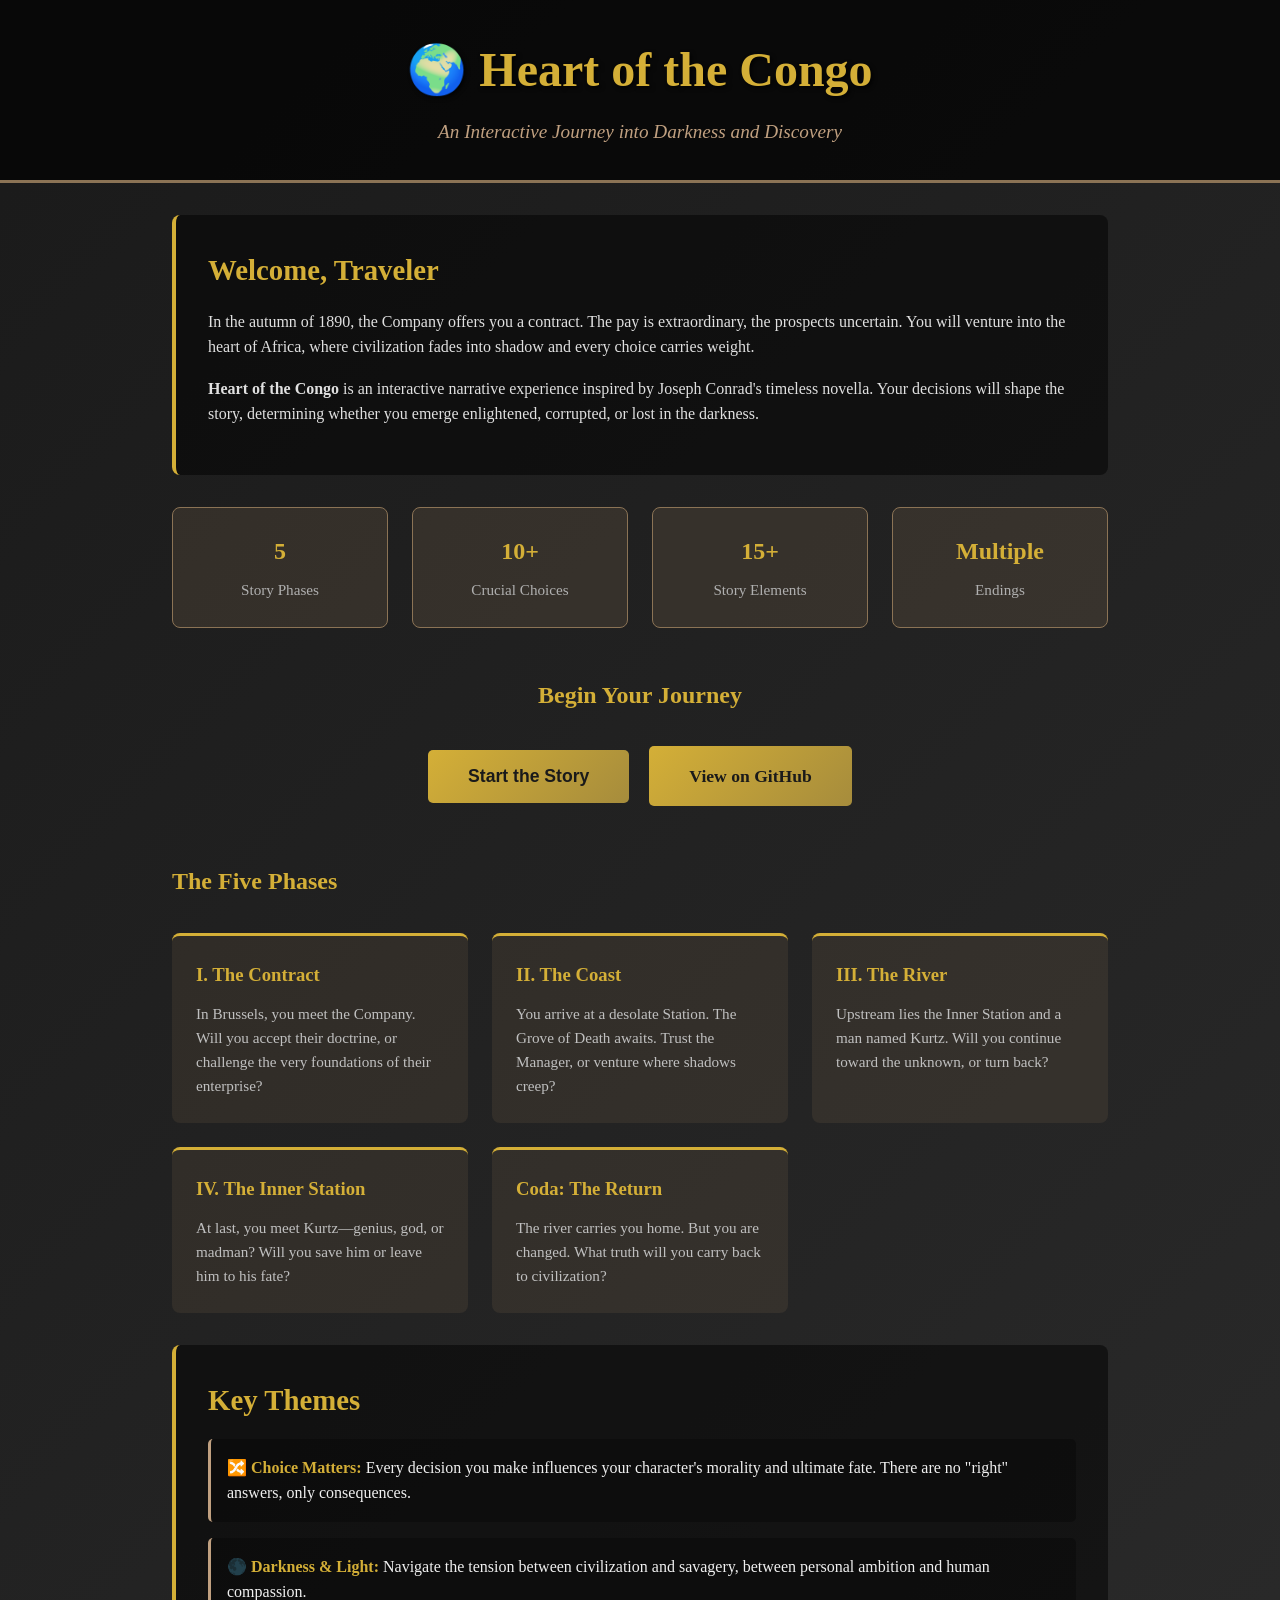
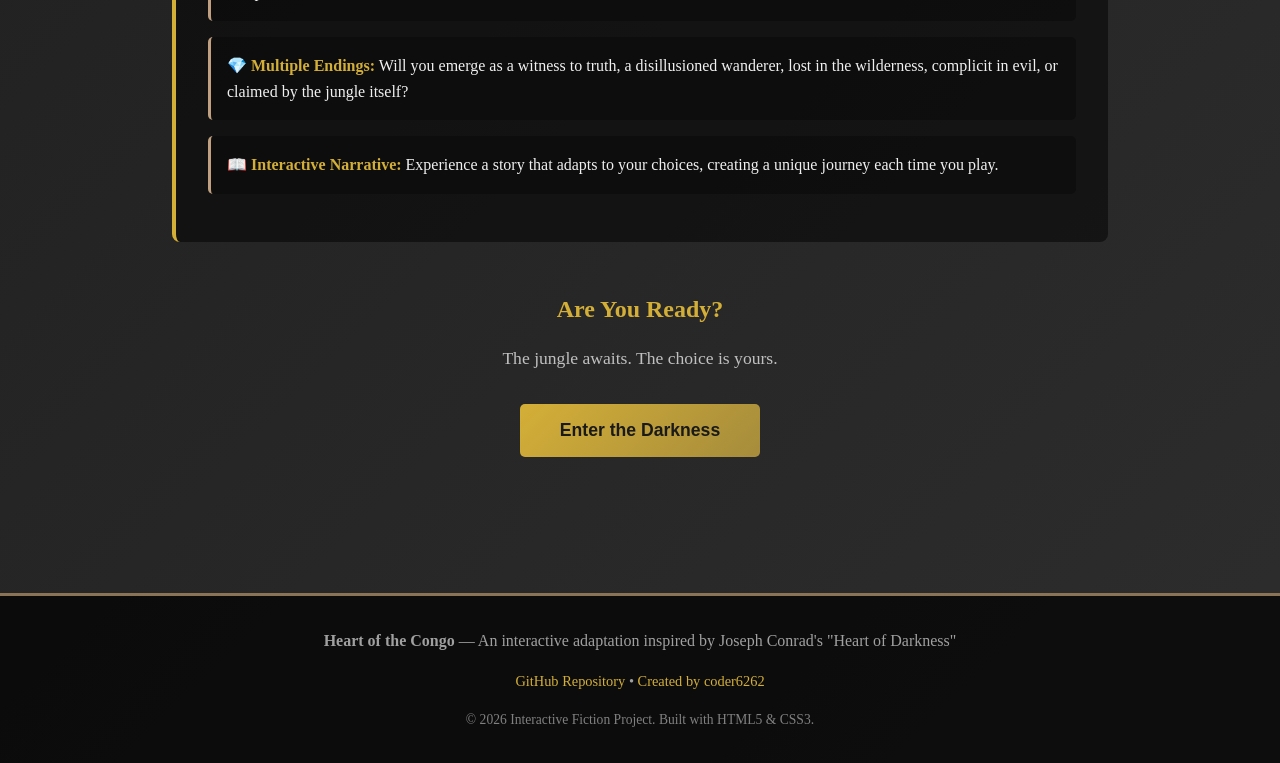
==== index.html @ d016f4c5 "Create index.html for GitHub Pages landing page" ====
<!DOCTYPE html>
<html lang="en">
<head>
    <meta charset="UTF-8">
    <meta name="viewport" content="width=device-width, initial-scale=1.0">
    <title>Heart of the Congo - Interactive Story</title>
    <style>
        * {
            margin: 0;
            padding: 0;
            box-sizing: border-box;
        }

        body {
            font-family: 'Georgia', serif;
            background: linear-gradient(135deg, #1a1a1a 0%, #2d2d2d 100%);
            color: #f0f0f0;
            line-height: 1.6;
            min-height: 100vh;
        }

        header {
            background: rgba(0, 0, 0, 0.7);
            padding: 2rem 0;
            border-bottom: 3px solid #8b7355;
            text-align: center;
        }

        header h1 {
            font-size: 3rem;
            color: #d4af37;
            margin-bottom: 0.5rem;
            text-shadow: 2px 2px 4px rgba(0, 0, 0, 0.8);
        }

        header p {
            font-size: 1.2rem;
            color: #c0a080;
            font-style: italic;
        }

        .container {
            max-width: 1000px;
            margin: 0 auto;
            padding: 2rem;
        }

        .intro-section {
            background: rgba(0, 0, 0, 0.5);
            padding: 2rem;
            border-radius: 8px;
            border-left: 4px solid #d4af37;
            margin-bottom: 2rem;
        }

        .intro-section h2 {
            color: #d4af37;
            margin-bottom: 1rem;
            font-size: 1.8rem;
        }

        .intro-section p {
            margin-bottom: 1rem;
            color: #e0e0e0;
        }

        .story-stats {
            display: grid;
            grid-template-columns: repeat(auto-fit, minmax(200px, 1fr));
            gap: 1.5rem;
            margin: 2rem 0;
        }

        .stat-card {
            background: rgba(139, 115, 85, 0.2);
            padding: 1.5rem;
            border-radius: 8px;
            border: 1px solid #8b7355;
            text-align: center;
        }

        .stat-card h3 {
            color: #d4af37;
            font-size: 1.5rem;
            margin-bottom: 0.5rem;
        }

        .stat-card p {
            color: #b0b0b0;
            font-size: 0.95rem;
        }

        .cta-section {
            text-align: center;
            margin: 3rem 0;
        }

        .btn {
            display: inline-block;
            padding: 1rem 2.5rem;
            background: linear-gradient(135deg, #d4af37 0%, #a68c3c 100%);
            color: #1a1a1a;
            text-decoration: none;
            border-radius: 5px;
            font-size: 1.1rem;
            font-weight: bold;
            transition: all 0.3s ease;
            border: none;
            cursor: pointer;
            margin: 0.5rem;
        }

        .btn:hover {
            transform: translateY(-2px);
            box-shadow: 0 8px 16px rgba(212, 175, 55, 0.3);
        }

        .phases {
            display: grid;
            grid-template-columns: repeat(auto-fit, minmax(220px, 1fr));
            gap: 1.5rem;
            margin: 2rem 0;
        }

        .phase-card {
            background: rgba(139, 115, 85, 0.15);
            padding: 1.5rem;
            border-radius: 8px;
            border-top: 3px solid #d4af37;
            transition: all 0.3s ease;
        }

        .phase-card:hover {
            background: rgba(139, 115, 85, 0.3);
            transform: translateY(-4px);
        }

        .phase-card h3 {
            color: #d4af37;
            margin-bottom: 0.75rem;
        }

        .phase-card p {
            color: #c0c0c0;
            font-size: 0.95rem;
        }

        footer {
            background: rgba(0, 0, 0, 0.7);
            padding: 2rem;
            text-align: center;
            border-top: 3px solid #8b7355;
            margin-top: 3rem;
            color: #a0a0a0;
        }

        footer a {
            color: #d4af37;
            text-decoration: none;
        }

        footer a:hover {
            text-decoration: underline;
        }

        .choice-preview {
            background: rgba(0, 0, 0, 0.3);
            padding: 1rem;
            border-radius: 5px;
            margin: 1rem 0;
            border-left: 3px solid #c0a080;
        }

        .choice-preview strong {
            color: #d4af37;
        }

        @media (max-width: 768px) {
            header h1 {
                font-size: 2rem;
            }

            .container {
                padding: 1rem;
            }

            .story-stats, .phases {
                grid-template-columns: 1fr;
            }
        }
    </style>
</head>
<body>
    <header>
        <h1>🌍 Heart of the Congo</h1>
        <p>An Interactive Journey into Darkness and Discovery</p>
    </header>

    <div class="container">
        <section class="intro-section">
            <h2>Welcome, Traveler</h2>
            <p>
                In the autumn of 1890, the Company offers you a contract. The pay is extraordinary, 
                the prospects uncertain. You will venture into the heart of Africa, where civilization 
                fades into shadow and every choice carries weight.
            </p>
            <p>
                <strong>Heart of the Congo</strong> is an interactive narrative experience inspired by 
                Joseph Conrad's timeless novella. Your decisions will shape the story, determining whether 
                you emerge enlightened, corrupted, or lost in the darkness.
            </p>
        </section>

        <section class="story-stats">
            <div class="stat-card">
                <h3>5</h3>
                <p>Story Phases</p>
            </div>
            <div class="stat-card">
                <h3>10+</h3>
                <p>Crucial Choices</p>
            </div>
            <div class="stat-card">
                <h3>15+</h3>
                <p>Story Elements</p>
            </div>
            <div class="stat-card">
                <h3>Multiple</h3>
                <p>Endings</p>
            </div>
        </section>

        <section class="cta-section">
            <h2 style="color: #d4af37; margin-bottom: 1.5rem;">Begin Your Journey</h2>
            <button class="btn" onclick="alert('Story experience coming soon. Check back for the interactive narrative.')">
                Start the Story
            </button>
            <a href="https://github.com/coder6262/heart-of-the-congo" class="btn">
                View on GitHub
            </a>
        </section>

        <section>
            <h2 style="color: #d4af37; margin: 2rem 0 1rem 0;">The Five Phases</h2>
            <div class="phases">
                <div class="phase-card">
                    <h3>I. The Contract</h3>
                    <p>
                        In Brussels, you meet the Company. Will you accept their doctrine, 
                        or challenge the very foundations of their enterprise?
                    </p>
                </div>
                <div class="phase-card">
                    <h3>II. The Coast</h3>
                    <p>
                        You arrive at a desolate Station. The Grove of Death awaits. 
                        Trust the Manager, or venture where shadows creep?
                    </p>
                </div>
                <div class="phase-card">
                    <h3>III. The River</h3>
                    <p>
                        Upstream lies the Inner Station and a man named Kurtz. 
                        Will you continue toward the unknown, or turn back?
                    </p>
                </div>
                <div class="phase-card">
                    <h3>IV. The Inner Station</h3>
                    <p>
                        At last, you meet Kurtz—genius, god, or madman? 
                        Will you save him or leave him to his fate?
                    </p>
                </div>
                <div class="phase-card">
                    <h3>Coda: The Return</h3>
                    <p>
                        The river carries you home. But you are changed. 
                        What truth will you carry back to civilization?
                    </p>
                </div>
            </div>
        </section>

        <section class="intro-section">
            <h2>Key Themes</h2>
            <div class="choice-preview">
                <strong>🔀 Choice Matters:</strong> Every decision you make influences your character's morality and ultimate fate. 
                There are no "right" answers, only consequences.
            </div>
            <div class="choice-preview">
                <strong>🌑 Darkness & Light:</strong> Navigate the tension between civilization and savagery, 
                between personal ambition and human compassion.
            </div>
            <div class="choice-preview">
                <strong>💎 Multiple Endings:</strong> Will you emerge as a witness to truth, a disillusioned wanderer, 
                lost in the wilderness, complicit in evil, or claimed by the jungle itself?
            </div>
            <div class="choice-preview">
                <strong>📖 Interactive Narrative:</strong> Experience a story that adapts to your choices, 
                creating a unique journey each time you play.
            </div>
        </section>

        <section style="margin: 3rem 0; text-align: center;">
            <h2 style="color: #d4af37; margin-bottom: 1rem;">Are You Ready?</h2>
            <p style="color: #c0c0c0; margin-bottom: 1.5rem; font-size: 1.1rem;">
                The jungle awaits. The choice is yours.
            </p>
            <button class="btn" onclick="alert('Story experience coming soon. Check back for the interactive narrative.')">
                Enter the Darkness
            </button>
        </section>
    </div>

    <footer>
        <p>
            <strong>Heart of the Congo</strong> — An interactive adaptation inspired by Joseph Conrad's "Heart of Darkness"
        </p>
        <p style="margin-top: 1rem; font-size: 0.9rem;">
            <a href="https://github.com/coder6262/heart-of-the-congo">GitHub Repository</a> • 
            <a href="https://github.com/coder6262">Created by coder6262</a>
        </p>
        <p style="margin-top: 1rem; font-size: 0.85rem; color: #808080;">
            © 2026 Interactive Fiction Project. Built with HTML5 & CSS3.
        </p>
    </footer>
</body>
</html>
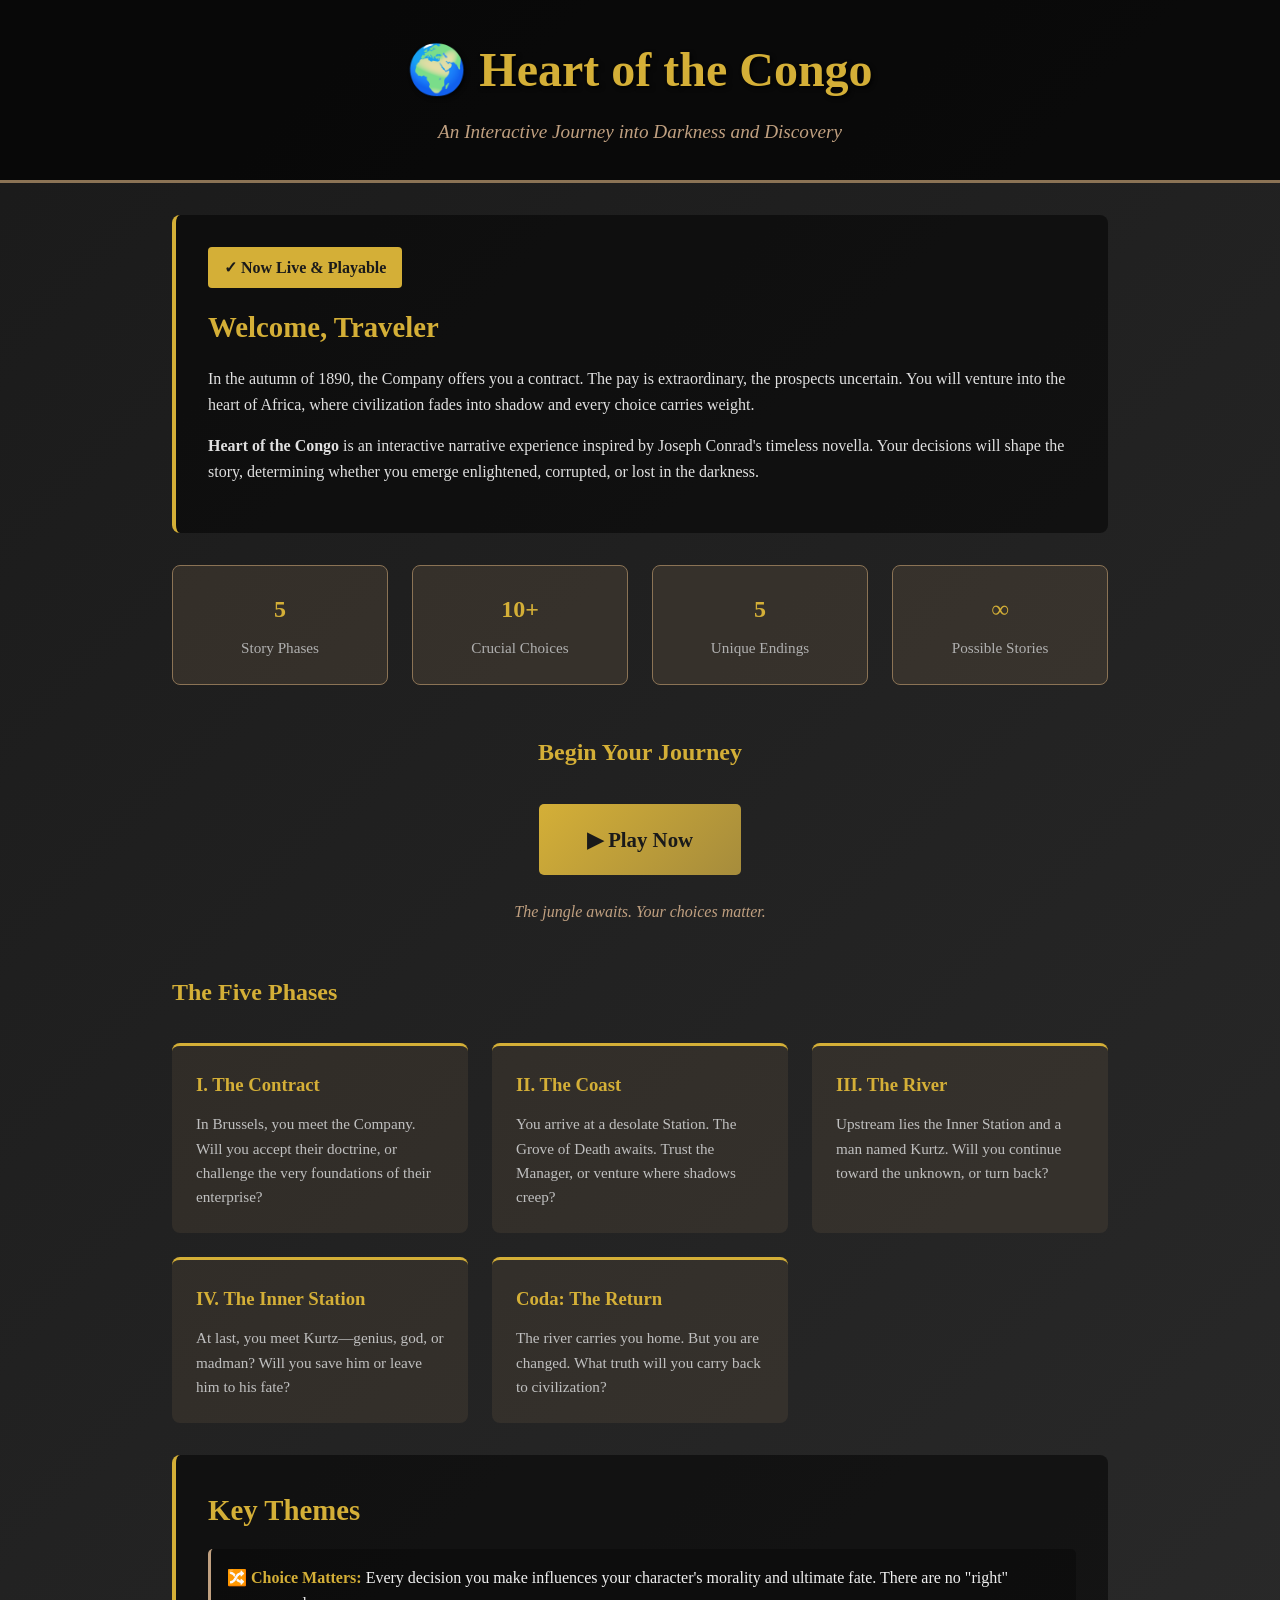
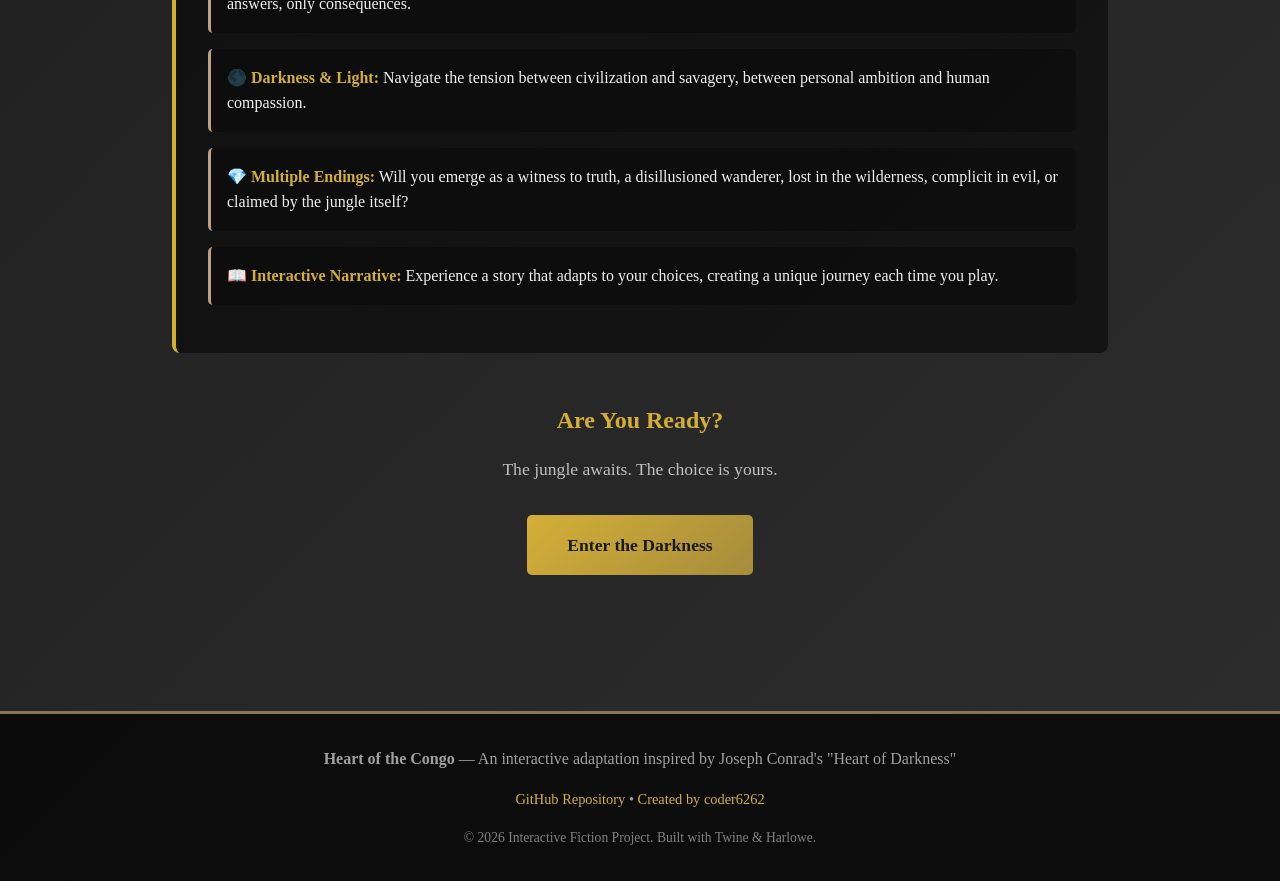
==== commit b37caf22: "Add Twine-based interactive story game" ====
--- a/index.html
+++ b/index.html
@@ -175,6 +175,16 @@
             color: #d4af37;
         }
 
+        .status-badge {
+            display: inline-block;
+            background: #d4af37;
+            color: #1a1a1a;
+            padding: 0.5rem 1rem;
+            border-radius: 4px;
+            font-weight: bold;
+            margin-bottom: 1rem;
+        }
+
         @media (max-width: 768px) {
             header h1 {
                 font-size: 2rem;
@@ -198,6 +208,7 @@
 
     <div class="container">
         <section class="intro-section">
+            <div class="status-badge">✓ Now Live & Playable</div>
             <h2>Welcome, Traveler</h2>
             <p>
                 In the autumn of 1890, the Company offers you a contract. The pay is extraordinary, 
@@ -221,23 +232,23 @@
                 <p>Crucial Choices</p>
             </div>
             <div class="stat-card">
-                <h3>15+</h3>
-                <p>Story Elements</p>
+                <h3>5</h3>
+                <p>Unique Endings</p>
             </div>
             <div class="stat-card">
-                <h3>Multiple</h3>
-                <p>Endings</p>
+                <h3>∞</h3>
+                <p>Possible Stories</p>
             </div>
         </section>
 
         <section class="cta-section">
             <h2 style="color: #d4af37; margin-bottom: 1.5rem;">Begin Your Journey</h2>
-            <button class="btn" onclick="alert('Story experience coming soon. Check back for the interactive narrative.')">
-                Start the Story
-            </button>
-            <a href="https://github.com/coder6262/heart-of-the-congo" class="btn">
-                View on GitHub
+            <a href="play.html" class="btn" style="font-size: 1.3rem; padding: 1.2rem 3rem;">
+                ▶ Play Now
             </a>
+            <p style="color: #c0a080; margin-top: 1rem; font-style: italic;">
+                The jungle awaits. Your choices matter.
+            </p>
         </section>
 
         <section>
@@ -306,9 +317,9 @@
             <p style="color: #c0c0c0; margin-bottom: 1.5rem; font-size: 1.1rem;">
                 The jungle awaits. The choice is yours.
             </p>
-            <button class="btn" onclick="alert('Story experience coming soon. Check back for the interactive narrative.')">
+            <a href="play.html" class="btn">
                 Enter the Darkness
-            </button>
+            </a>
         </section>
     </div>
 
@@ -321,8 +332,8 @@
             <a href="https://github.com/coder6262">Created by coder6262</a>
         </p>
         <p style="margin-top: 1rem; font-size: 0.85rem; color: #808080;">
-            © 2026 Interactive Fiction Project. Built with HTML5 & CSS3.
+            © 2026 Interactive Fiction Project. Built with Twine & Harlowe.
         </p>
     </footer>
 </body>
-</html>+</html>
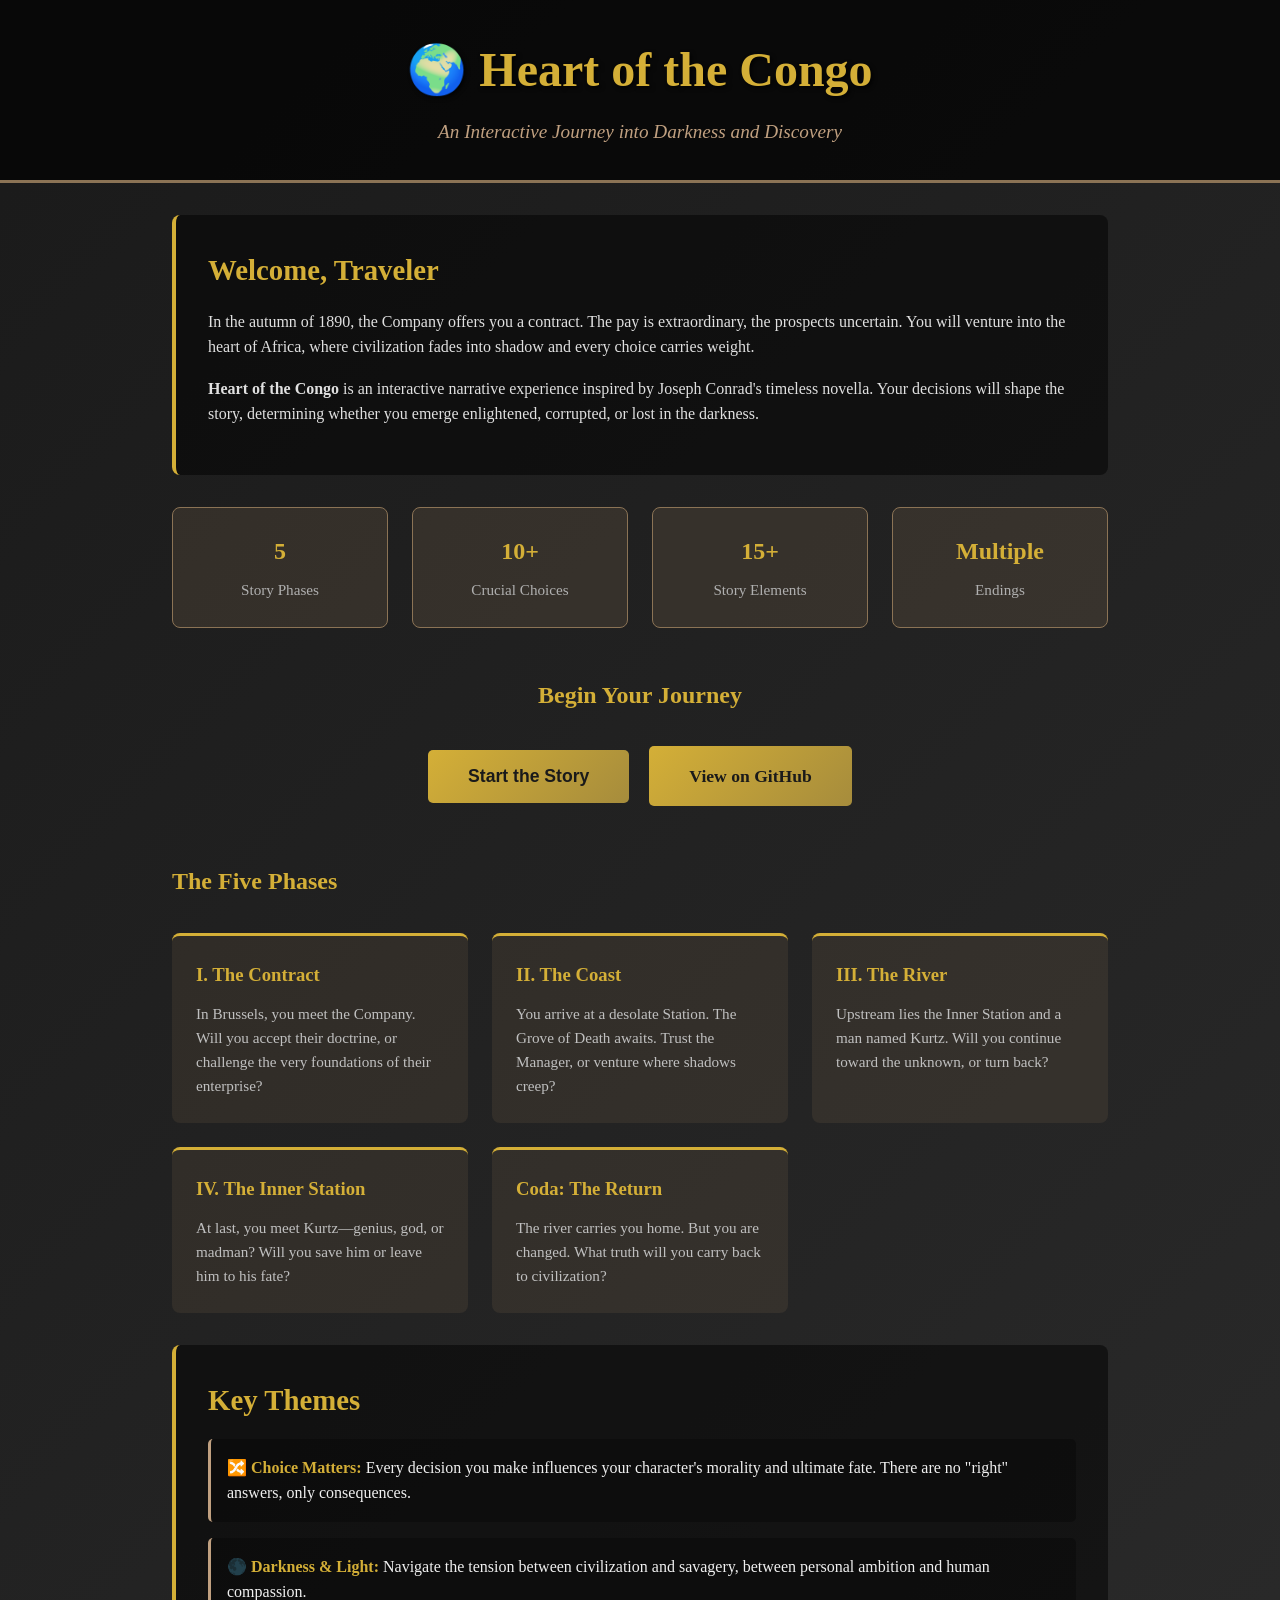
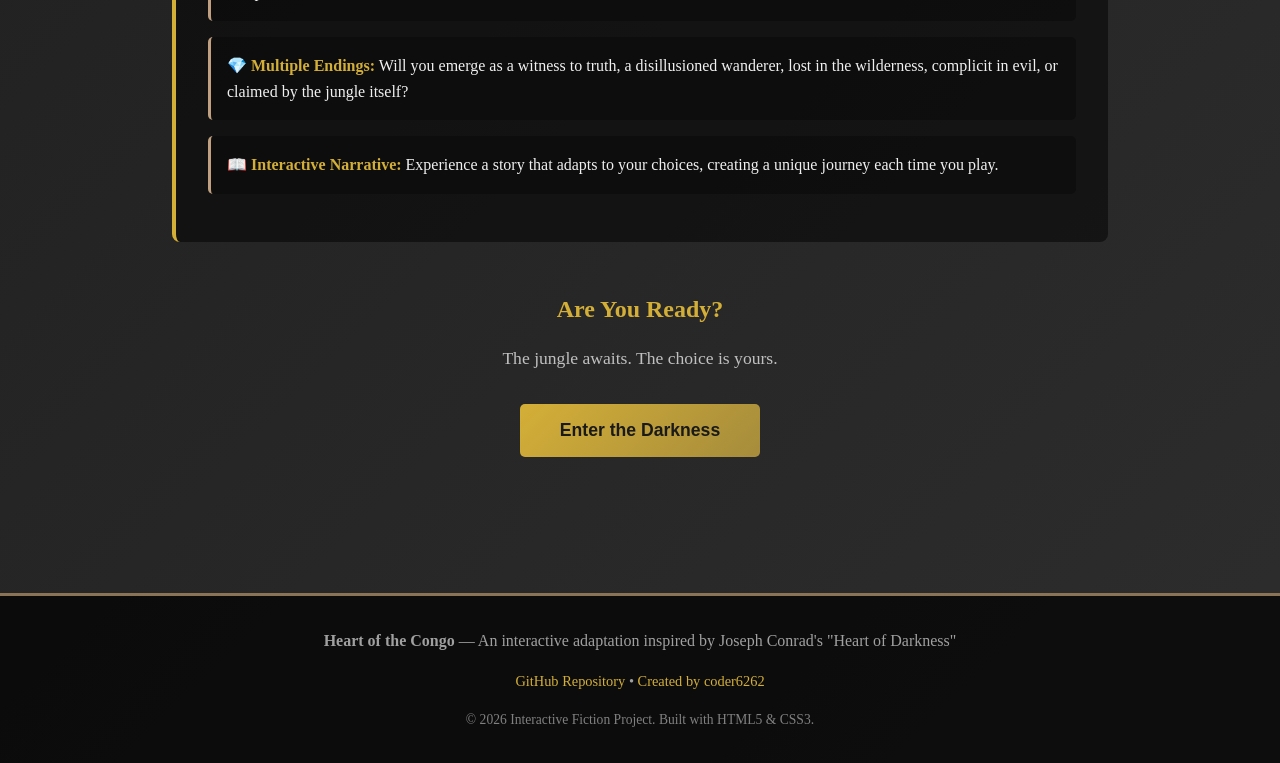
==== commit dcb4eb14: "Update site info for publish Edited UI in Lovable  Co-authored-by: coder6262 <58997429+coder6262@use" ====
--- a/index.html
+++ b/index.html
@@ -175,16 +175,6 @@
             color: #d4af37;
         }
 
-        .status-badge {
-            display: inline-block;
-            background: #d4af37;
-            color: #1a1a1a;
-            padding: 0.5rem 1rem;
-            border-radius: 4px;
-            font-weight: bold;
-            margin-bottom: 1rem;
-        }
-
         @media (max-width: 768px) {
             header h1 {
                 font-size: 2rem;
@@ -199,6 +189,15 @@
             }
         }
     </style>
+  <meta property="og:title" content="Heart of the Congo - Interactive Story">
+  <meta name="twitter:title" content="Heart of the Congo - Interactive Story">
+  <meta name="description" content="An interactive web adventure exploring African-European Imperialism through Conrad&#39;s Heart of Darkness.">
+  <meta property="og:description" content="An interactive web adventure exploring African-European Imperialism through Conrad&#39;s Heart of Darkness.">
+  <meta name="twitter:description" content="An interactive web adventure exploring African-European Imperialism through Conrad&#39;s Heart of Darkness.">
+  <meta property="og:image" content="https://pub-bb2e103a32db4e198524a2e9ed8f35b4.r2.dev/ab7fa8aa-7d4c-4117-b0ad-cb127447cb38/id-preview-b37caf22--93f38437-7f17-4f26-ae7a-4567dd6b5e98.lovable.app-1778599562715.png">
+  <meta name="twitter:image" content="https://pub-bb2e103a32db4e198524a2e9ed8f35b4.r2.dev/ab7fa8aa-7d4c-4117-b0ad-cb127447cb38/id-preview-b37caf22--93f38437-7f17-4f26-ae7a-4567dd6b5e98.lovable.app-1778599562715.png">
+  <meta name="twitter:card" content="summary_large_image">
+  <meta property="og:type" content="website">
 </head>
 <body>
     <header>
@@ -208,7 +207,6 @@
 
     <div class="container">
         <section class="intro-section">
-            <div class="status-badge">✓ Now Live & Playable</div>
             <h2>Welcome, Traveler</h2>
             <p>
                 In the autumn of 1890, the Company offers you a contract. The pay is extraordinary, 
@@ -232,23 +230,23 @@
                 <p>Crucial Choices</p>
             </div>
             <div class="stat-card">
-                <h3>5</h3>
-                <p>Unique Endings</p>
+                <h3>15+</h3>
+                <p>Story Elements</p>
             </div>
             <div class="stat-card">
-                <h3>∞</h3>
-                <p>Possible Stories</p>
+                <h3>Multiple</h3>
+                <p>Endings</p>
             </div>
         </section>
 
         <section class="cta-section">
             <h2 style="color: #d4af37; margin-bottom: 1.5rem;">Begin Your Journey</h2>
-            <a href="play.html" class="btn" style="font-size: 1.3rem; padding: 1.2rem 3rem;">
-                ▶ Play Now
+            <button class="btn" onclick="alert('Story experience coming soon. Check back for the interactive narrative.')">
+                Start the Story
+            </button>
+            <a href="https://github.com/coder6262/heart-of-the-congo" class="btn">
+                View on GitHub
             </a>
-            <p style="color: #c0a080; margin-top: 1rem; font-style: italic;">
-                The jungle awaits. Your choices matter.
-            </p>
         </section>
 
         <section>
@@ -317,9 +315,9 @@
             <p style="color: #c0c0c0; margin-bottom: 1.5rem; font-size: 1.1rem;">
                 The jungle awaits. The choice is yours.
             </p>
-            <a href="play.html" class="btn">
+            <button class="btn" onclick="alert('Story experience coming soon. Check back for the interactive narrative.')">
                 Enter the Darkness
-            </a>
+            </button>
         </section>
     </div>
 
@@ -332,8 +330,8 @@
             <a href="https://github.com/coder6262">Created by coder6262</a>
         </p>
         <p style="margin-top: 1rem; font-size: 0.85rem; color: #808080;">
-            © 2026 Interactive Fiction Project. Built with Twine & Harlowe.
+            © 2026 Interactive Fiction Project. Built with HTML5 & CSS3.
         </p>
     </footer>
 </body>
-</html>
+</html>
